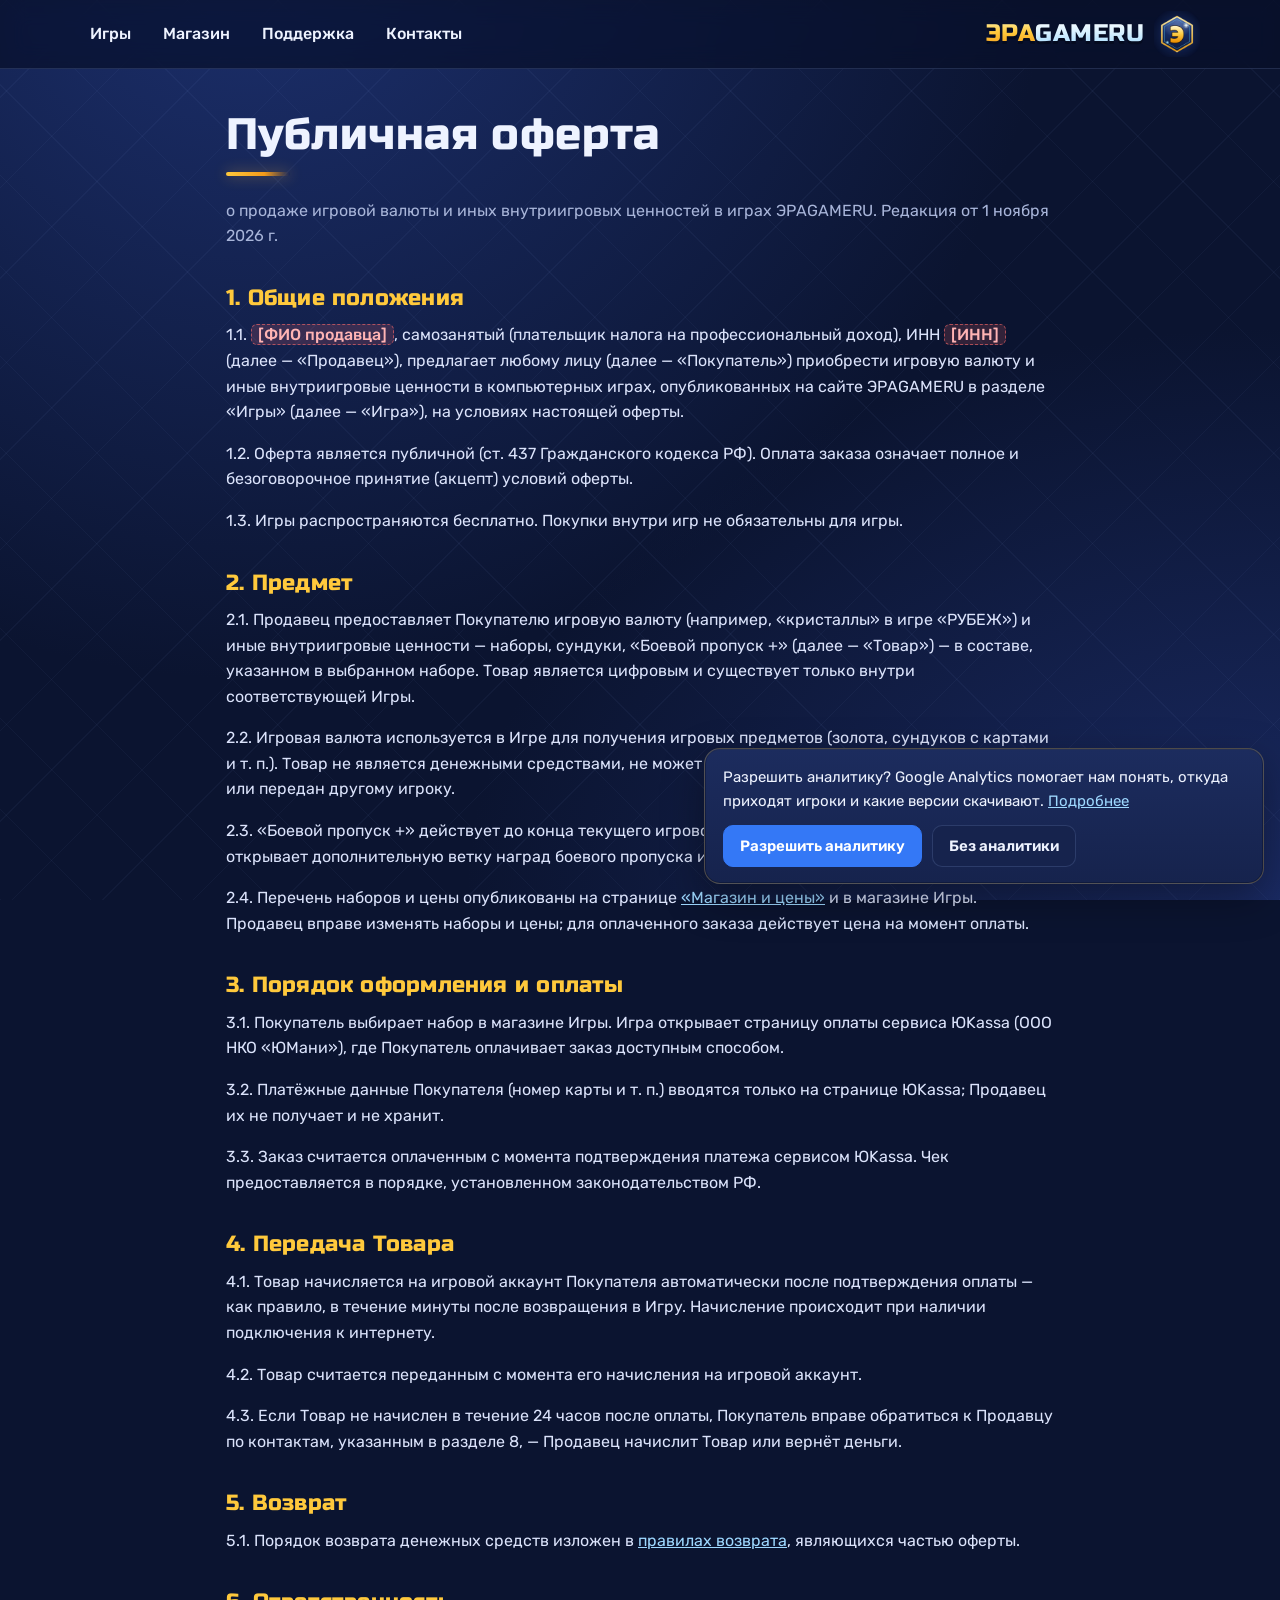
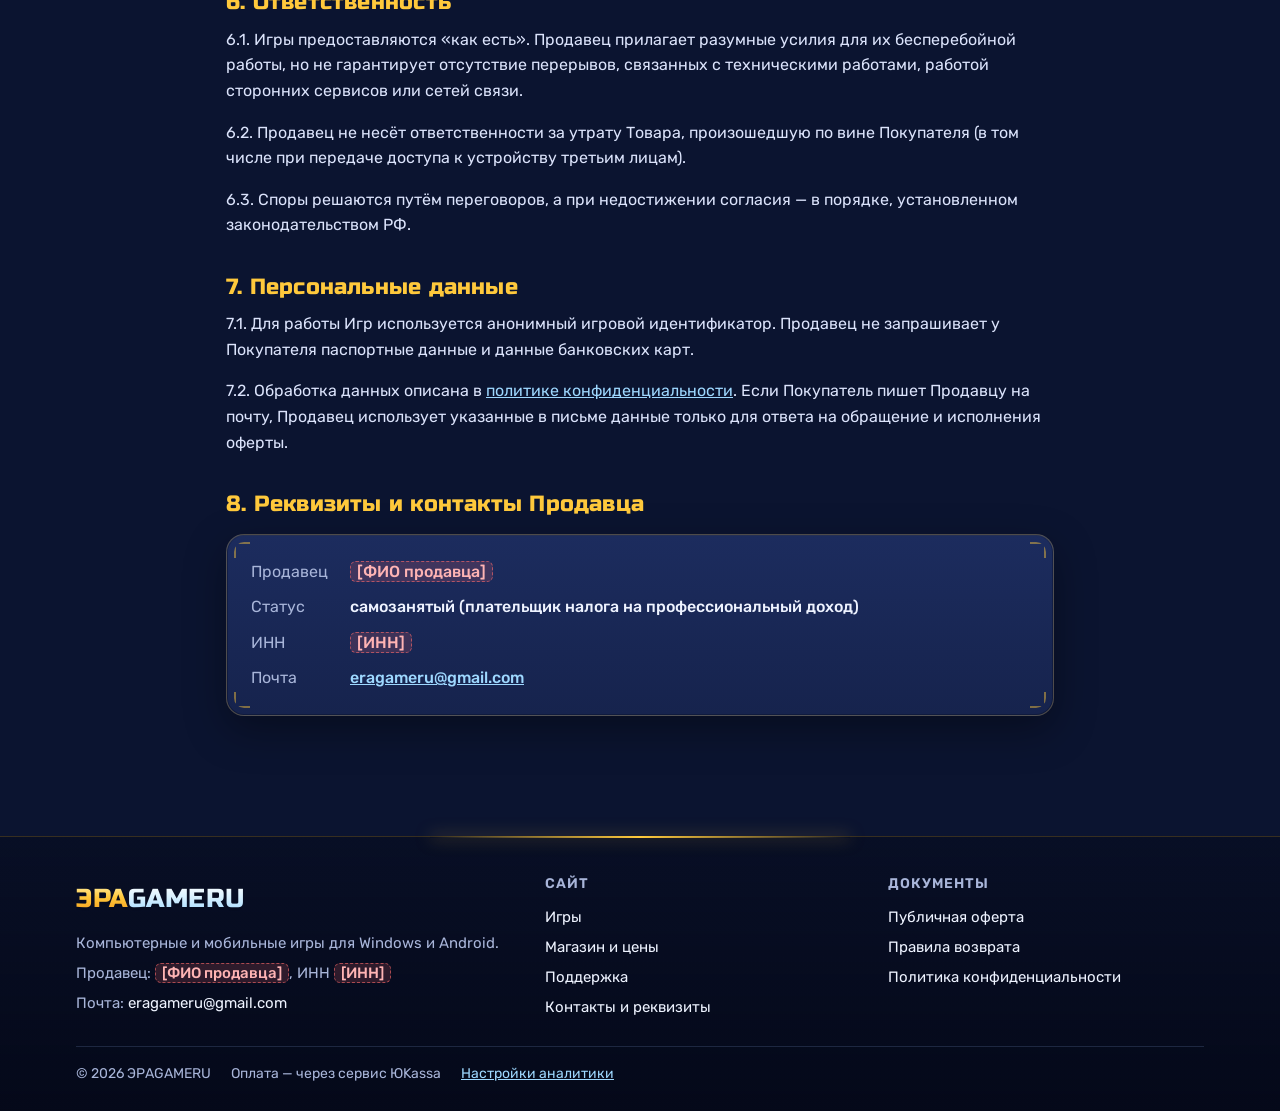
==== offer/index.html @ 1975facd "Сайт ЭРАGAMERU: главная, каталог игр, страница «Рубежа», магазин, поддержка, документы" ====
<!doctype html>
<html lang="ru">
<head>
  <meta charset="utf-8">
  <meta name="viewport" content="width=device-width, initial-scale=1">
  <title>Публичная оферта — ЭРАGAMERU</title>
  <link rel="icon" href="/img/mark.png">
  <link rel="preconnect" href="https://fonts.googleapis.com">
  <link rel="preconnect" href="https://fonts.gstatic.com" crossorigin>
  <link rel="stylesheet" href="https://fonts.googleapis.com/css2?family=Rubik:wght@400;500;600&family=Russo+One&display=swap">
  <link rel="stylesheet" href="/assets/site.css">
</head>
<body>
<main class="wrap doc">
  <h1>Публичная оферта</h1>
  <p class="date">о продаже игровой валюты и иных внутриигровых ценностей в играх <span data-company>ЭРАGAMERU</span>.
    Редакция от 1 ноября 2026 г.</p>

  <h2>1. Общие положения</h2>
  <p>1.1. <span data-seller="name"></span>, <span data-seller="status"></span>, ИНН <span data-seller="inn"></span><span data-seller-row="ogrnip">,
    ОГРНИП <span data-seller="ogrnip"></span></span> (далее — «Продавец»), предлагает любому лицу (далее — «Покупатель») приобрести
    игровую валюту и иные внутриигровые ценности в компьютерных играх, опубликованных на сайте <span data-company>ЭРАGAMERU</span>
    в разделе «Игры» (далее — «Игра»), на условиях настоящей оферты.</p>
  <p>1.2. Оферта является публичной (ст. 437 Гражданского кодекса РФ). Оплата заказа означает полное
    и безоговорочное принятие (акцепт) условий оферты.</p>
  <p>1.3. Игры распространяются бесплатно. Покупки внутри игр не обязательны для игры.</p>

  <h2>2. Предмет</h2>
  <p>2.1. Продавец предоставляет Покупателю игровую валюту (например, «кристаллы» в игре «РУБЕЖ») и иные внутриигровые ценности —
    наборы, сундуки, «Боевой пропуск +» (далее — «Товар») — в составе, указанном в выбранном наборе.
    Товар является цифровым и существует только внутри соответствующей Игры.</p>
  <p>2.2. Игровая валюта используется в Игре для получения игровых предметов (золота, сундуков с картами и т. п.).
    Товар не является денежными средствами, не может быть выведен из Игры, обменян на деньги или передан другому игроку.</p>
  <p>2.3. «Боевой пропуск +» действует до конца текущего игрового сезона (сезон — календарный месяц) и открывает
    дополнительную ветку наград боевого пропуска и дополнительные ежедневные задания.</p>
  <p>2.4. Перечень наборов и цены опубликованы на странице <a href="/shop/">«Магазин и цены»</a> и в магазине Игры.
    Продавец вправе изменять наборы и цены; для оплаченного заказа действует цена на момент оплаты.</p>

  <h2>3. Порядок оформления и оплаты</h2>
  <p>3.1. Покупатель выбирает набор в магазине Игры. Игра открывает страницу оплаты сервиса ЮKassa
    (ООО НКО «ЮМани»), где Покупатель оплачивает заказ доступным способом.</p>
  <p>3.2. Платёжные данные Покупателя (номер карты и т. п.) вводятся только на странице ЮKassa;
    Продавец их не получает и не хранит.</p>
  <p>3.3. Заказ считается оплаченным с момента подтверждения платежа сервисом ЮKassa.
    Чек предоставляется в порядке, установленном законодательством РФ.</p>

  <h2>4. Передача Товара</h2>
  <p>4.1. Товар начисляется на игровой аккаунт Покупателя автоматически после подтверждения оплаты —
    как правило, в течение минуты после возвращения в Игру. Начисление происходит при наличии подключения к интернету.</p>
  <p>4.2. Товар считается переданным с момента его начисления на игровой аккаунт.</p>
  <p>4.3. Если Товар не начислен в течение 24 часов после оплаты, Покупатель вправе обратиться к Продавцу по контактам,
    указанным в разделе 8, — Продавец начислит Товар или вернёт деньги.</p>

  <h2>5. Возврат</h2>
  <p>5.1. Порядок возврата денежных средств изложен в <a href="/refund/">правилах возврата</a>, являющихся частью оферты.</p>

  <h2>6. Ответственность</h2>
  <p>6.1. Игры предоставляются «как есть». Продавец прилагает разумные усилия для их бесперебойной работы, но не гарантирует
    отсутствие перерывов, связанных с техническими работами, работой сторонних сервисов или сетей связи.</p>
  <p>6.2. Продавец не несёт ответственности за утрату Товара, произошедшую по вине Покупателя
    (в том числе при передаче доступа к устройству третьим лицам).</p>
  <p>6.3. Споры решаются путём переговоров, а при недостижении согласия — в порядке, установленном законодательством РФ.</p>

  <h2>7. Персональные данные</h2>
  <p>7.1. Для работы Игр используется анонимный игровой идентификатор. Продавец не запрашивает у Покупателя
    паспортные данные и данные банковских карт.</p>
  <p>7.2. Обработка данных описана в <a href="/privacy/">политике конфиденциальности</a>. Если Покупатель пишет Продавцу на почту,
    Продавец использует указанные в письме данные только для ответа на обращение и исполнения оферты.</p>

  <h2>8. Реквизиты и контакты Продавца</h2>
  <div class="card">
    <dl class="req">
      <dt>Продавец</dt><dd><span data-seller="name"></span></dd>
      <dt>Статус</dt><dd><span data-seller="status"></span></dd>
      <dt>ИНН</dt><dd><span data-seller="inn"></span></dd>
      <dt data-seller-row="ogrnip">ОГРНИП</dt><dd data-seller-row="ogrnip"><span data-seller="ogrnip"></span></dd>
      <dt>Почта</dt><dd><a data-seller="email"></a></dd>
      <dt data-seller-row="phone">Телефон</dt><dd data-seller-row="phone"><span data-seller="phone"></span></dd>
    </dl>
  </div>
</main>
<script src="/data/seller.js"></script>
<script src="/data/games.js"></script>
<script src="/assets/site.js"></script>
<script src="/assets/analytics.js"></script>
</body>
</html>
---- assets/site.css ----
/* ЭРАGAMERU — общий стиль всех страниц сайта. Цвета — как у логотипа: тёмно-синий + золото + лёд. */
:root {
  --bg: #0b1430;
  --bg2: #101c40;
  --panel: #16234d;
  --panel2: #1c2c5e;
  --line: rgba(160, 190, 255, 0.16);
  --frame: rgba(255, 201, 60, 0.24);
  --frame-hover: rgba(255, 201, 60, 0.62);
  --text: #eef3ff;
  --muted: #a8b5d9;
  --gold: #ffc93c;
  --gold2: #f39a1a;
  --ice: #9ed8ff;
  --blue: #3478f6;
  --green: #4ade80;
  --red: #ff6b6b;
  --radius: 18px;
  --shadow: 0 14px 40px rgba(0, 0, 0, 0.35);
  --shadow-hover: 0 22px 54px rgba(0, 0, 0, 0.5), 0 0 34px rgba(255, 190, 60, 0.14);
  --ease: cubic-bezier(0.2, 0.75, 0.25, 1);
  --head: "Russo One", "Rubik", system-ui, sans-serif;
  --body: "Rubik", system-ui, -apple-system, "Segoe UI", sans-serif;
  interpolate-size: allow-keywords;
  color-scheme: dark;
}

* { box-sizing: border-box; }
html { scroll-behavior: smooth; -webkit-text-size-adjust: 100%; scrollbar-color: #33478a var(--bg); }
body {
  margin: 0;
  min-height: 100vh;
  display: flex;
  flex-direction: column;
  background-color: var(--bg);
  background-image:
    repeating-linear-gradient(45deg, rgba(150, 180, 255, 0.045) 0 1px, transparent 1px 64px),
    repeating-linear-gradient(-45deg, rgba(150, 180, 255, 0.045) 0 1px, transparent 1px 64px),
    radial-gradient(ellipse at 20% -10%, #1d3170 0%, transparent 55%),
    radial-gradient(ellipse at 100% 100%, #1a2a62 0%, transparent 45%);
  background-attachment: fixed;
  color: var(--text);
  font: 400 16px/1.6 var(--body);
}
::selection { background: rgba(255, 201, 60, 0.35); color: #fff; }
main { flex: 1; }
img { max-width: 100%; display: block; }
a { color: var(--ice); transition: color 0.2s; }
a:hover { color: #fff; }
h1, h2, h3 { font-family: var(--head); font-weight: 400; line-height: 1.2; margin: 0 0 0.5em; letter-spacing: 0.01em; }
h1 { font-size: clamp(30px, 5vw, 44px); }
h2 { font-size: clamp(24px, 3.4vw, 32px); }
h3 { font-size: 19px; }
p { margin: 0 0 1em; }
.wrap { width: 100%; max-width: 1160px; margin: 0 auto; padding: 0 16px; }
.muted { color: var(--muted); }
.center { text-align: center; }
.hidden { display: none !important; }
:focus-visible { outline: 3px solid var(--gold); outline-offset: 2px; border-radius: 6px; }
[id] { scroll-margin-top: 84px; }
.panel[id] { scroll-margin-top: 140px; }

/* заголовки разделов с золотой чертой */
.section-head h2, .panel > h2, .page-head h1, .doc > h1 { position: relative; padding-bottom: 14px; }
.section-head h2::after, .panel > h2::after, .page-head h1::after, .doc > h1::after {
  content: ""; position: absolute; left: 0; bottom: 0; width: 64px; height: 4px; border-radius: 4px;
  background: linear-gradient(90deg, var(--gold), var(--gold2) 60%, transparent);
  box-shadow: 0 0 14px rgba(255, 190, 60, 0.45);
}

/* ---------- переходы между страницами ---------- */
@view-transition { navigation: auto; }
header.top { view-transition-name: site-header; }
::view-transition-old(root) { animation: vtOut 0.22s ease-in both; }
::view-transition-new(root) { animation: vtIn 0.38s var(--ease) both; }
@keyframes vtOut { to { opacity: 0; transform: translateY(-6px); } }
@keyframes vtIn { from { opacity: 0; transform: translateY(12px); } }
/* в браузерах без переходов страница просто плавно появляется */
html.page-anim main { animation: vtIn 0.45s var(--ease) both; }
html.leaving main { opacity: 0; transform: translateY(-6px); transition: opacity 0.18s, transform 0.18s; }

/* плавное появление блоков при прокрутке */
html [data-reveal] { opacity: 0; transform: translateY(22px) scale(0.985); transition: opacity 0.7s var(--ease), transform 0.7s var(--ease); transition-delay: var(--d, 0s); }
html [data-reveal].in { opacity: 1; transform: none; }

/* ---------- рамка в стиле игры: тонкая золотая кайма + уголки ---------- */
.card, .game-card, .shot, .steps li, .faq details, .table-scroll, .analytics-consent {
  border: 1px solid var(--frame);
  box-shadow: var(--shadow), inset 0 1px 0 rgba(255, 255, 255, 0.07), inset 0 0 0 1px rgba(5, 10, 30, 0.35);
}
.card, .game-card, .shot { position: relative; }
.card::before, .game-card::before, .shot::before {
  content: ""; position: absolute; inset: 7px; z-index: 4; pointer-events: none; border-radius: 10px;
  --c: var(--gold);
  background:
    linear-gradient(var(--c), var(--c)) top left / 16px 2px no-repeat,
    linear-gradient(var(--c), var(--c)) top left / 2px 16px no-repeat,
    linear-gradient(var(--c), var(--c)) top right / 16px 2px no-repeat,
    linear-gradient(var(--c), var(--c)) top right / 2px 16px no-repeat,
    linear-gradient(var(--c), var(--c)) bottom left / 16px 2px no-repeat,
    linear-gradient(var(--c), var(--c)) bottom left / 2px 16px no-repeat,
    linear-gradient(var(--c), var(--c)) bottom right / 16px 2px no-repeat,
    linear-gradient(var(--c), var(--c)) bottom right / 2px 16px no-repeat;
  opacity: 0.45; transition: opacity 0.35s, inset 0.35s var(--ease);
}
.card:hover::before, .game-card:hover::before, .shot:hover::before { opacity: 1; inset: 5px; }

/* ---------- шапка ---------- */
.top {
  position: sticky; top: 0; z-index: 50;
  background: rgba(9, 16, 40, 0.72);
  backdrop-filter: blur(12px) saturate(1.3);
  -webkit-backdrop-filter: blur(12px) saturate(1.3);
  border-bottom: 1px solid var(--line);
  transition: background 0.3s, box-shadow 0.3s, border-color 0.3s;
}
.top.scrolled { background: rgba(7, 13, 34, 0.94); box-shadow: 0 10px 30px rgba(0, 0, 0, 0.4); border-bottom-color: rgba(255, 201, 60, 0.2); }
.top-in { display: flex; align-items: center; gap: 12px; min-height: 68px; }
.nav { display: flex; gap: 4px; flex-wrap: wrap; }
.nav a {
  position: relative; color: var(--text); text-decoration: none; font-weight: 500;
  padding: 8px 14px; border-radius: 10px; transition: background 0.2s, color 0.2s;
}
.nav a::after {
  content: ""; position: absolute; left: 14px; right: 14px; bottom: 3px; height: 2px; border-radius: 2px;
  background: var(--gold); transform: scaleX(0); transition: transform 0.3s var(--ease);
}
.nav a:hover { background: rgba(255, 255, 255, 0.06); }
.nav a:hover::after, .nav a.on::after { transform: scaleX(1); }
.nav a.on { color: var(--gold); }
.burger {
  display: none; width: 44px; height: 44px; border-radius: 12px;
  border: 1px solid var(--frame); background: var(--panel); color: var(--text);
  font-size: 22px; cursor: pointer; transition: background 0.2s, transform 0.2s;
}
.burger:active { transform: scale(0.94); }
.brand {
  margin-left: auto; display: flex; align-items: center; gap: 10px;
  text-decoration: none; padding: 6px 4px 6px 12px; border-radius: 12px;
}
.brand img { width: 46px; height: 46px; transition: transform 0.5s var(--ease), filter 0.3s; }
.brand .wm { font-size: 24px; transition: filter 0.3s; }
.brand:hover img { transform: rotate(-8deg) scale(1.08); filter: drop-shadow(0 0 12px rgba(255, 190, 60, 0.6)); }
.brand:hover .wm { filter: drop-shadow(0 3px 0 #050b1f) drop-shadow(0 0 14px rgba(255, 190, 60, 0.35)); }

/* надпись ЭРАGAMERU в стиле логотипа, с пробегающим бликом */
.wm { font-family: var(--head); white-space: nowrap; letter-spacing: 0.02em; filter: drop-shadow(0 3px 0 #050b1f); }
.wm .a, .wm .b { -webkit-background-clip: text; background-clip: text; color: transparent; background-size: 250% 100%, 100% 100%; background-repeat: no-repeat; }
.wm .a { background-image: linear-gradient(110deg, transparent 42%, rgba(255, 255, 255, 0.85) 50%, transparent 58%), linear-gradient(#fff2b0, var(--gold) 45%, var(--gold2)); }
.wm .b { background-image: linear-gradient(110deg, transparent 42%, rgba(255, 255, 255, 0.9) 50%, transparent 58%), linear-gradient(#ffffff, #d9f1ff 45%, var(--ice)); }
.hero .wm .a, .hero .wm .b, .brand:hover .wm .a, .brand:hover .wm .b { animation: shine 5s ease-in-out infinite; }
.hero .wm .b { animation-delay: 0.25s; }
.brand:hover .wm .a, .brand:hover .wm .b { animation-duration: 1.4s; animation-iteration-count: 1; }
@keyframes shine { 0%, 55% { background-position: 130% 0, 0 0; } 85%, 100% { background-position: -30% 0, 0 0; } }

@media (max-width: 760px) {
  .burger { display: block; }
  .nav {
    position: absolute; left: 0; right: 0; top: 100%;
    flex-direction: column; padding: 8px 16px 16px; gap: 2px;
    background: rgba(7, 13, 34, 0.98); border-bottom: 1px solid rgba(255, 201, 60, 0.2);
    box-shadow: 0 20px 40px rgba(0, 0, 0, 0.5);
    visibility: hidden; opacity: 0; transform: translateY(-10px);
    transition: opacity 0.25s, transform 0.3s var(--ease), visibility 0s 0.3s;
  }
  .nav.open { visibility: visible; opacity: 1; transform: none; transition: opacity 0.25s, transform 0.3s var(--ease); }
  .nav a { padding: 12px 14px; }
  .nav a::after { left: 14px; right: auto; width: 26px; }
  .brand .wm { font-size: 20px; }
  .brand img { width: 40px; height: 40px; }
}

/* ---------- кнопки ---------- */
.btn {
  position: relative; overflow: hidden; isolation: isolate;
  display: inline-flex; align-items: center; justify-content: center; gap: 8px;
  min-height: 48px; padding: 12px 22px; border-radius: 12px; border: 0;
  font: 600 16px/1.2 var(--body); text-decoration: none; cursor: pointer;
  background: linear-gradient(#ffd75e, var(--gold) 50%, var(--gold2));
  color: #2a1700; box-shadow: 0 4px 0 #a85d00, 0 10px 24px rgba(0, 0, 0, 0.3), inset 0 1px 0 rgba(255, 255, 255, 0.55);
  transition: transform 0.18s var(--ease), box-shadow 0.18s, filter 0.2s;
}
.btn::after {
  content: ""; position: absolute; inset: 0; z-index: -1;
  background: linear-gradient(110deg, transparent 30%, rgba(255, 255, 255, 0.55) 50%, transparent 70%);
  transform: translateX(-120%); transition: transform 0.7s var(--ease);
}
.btn:hover::after { transform: translateX(120%); }
.btn:hover { color: #2a1700; transform: translateY(-2px); box-shadow: 0 6px 0 #a85d00, 0 16px 30px rgba(0, 0, 0, 0.38), 0 0 24px rgba(255, 190, 60, 0.35), inset 0 1px 0 rgba(255, 255, 255, 0.55); }
.btn:active { transform: translateY(2px); box-shadow: 0 2px 0 #a85d00, inset 0 1px 0 rgba(255, 255, 255, 0.55); transition-duration: 0.06s; }
.btn.blue { background: linear-gradient(#6aaaff, var(--blue)); color: #fff; box-shadow: 0 4px 0 #1b4fb0, 0 10px 24px rgba(0, 0, 0, 0.3), inset 0 1px 0 rgba(255, 255, 255, 0.4); }
.btn.blue:hover { color: #fff; box-shadow: 0 6px 0 #1b4fb0, 0 16px 30px rgba(0, 0, 0, 0.38), 0 0 24px rgba(80, 150, 255, 0.4), inset 0 1px 0 rgba(255, 255, 255, 0.4); }
.btn.blue:active { box-shadow: 0 2px 0 #1b4fb0; }
.btn.ghost { background: rgba(22, 35, 77, 0.55); color: var(--text); border: 1px solid var(--frame); box-shadow: none; }
.btn.ghost::after { background: linear-gradient(110deg, transparent 30%, rgba(255, 220, 120, 0.18) 50%, transparent 70%); }
.btn.ghost:hover { background: rgba(28, 44, 94, 0.9); color: #fff; border-color: var(--frame-hover); box-shadow: 0 0 20px rgba(255, 190, 60, 0.15); }
.btn.ghost:active { box-shadow: none; }
.btn.small { min-height: 40px; padding: 8px 16px; font-size: 15px; }
.text-button { background: none; border: 0; padding: 0; color: var(--ice); font: inherit; cursor: pointer; text-decoration: underline; }

/* ---------- карточки и секции ---------- */
.section { padding: 56px 0; }
.section-head { display: flex; align-items: end; justify-content: space-between; gap: 16px; flex-wrap: wrap; margin-bottom: 24px; }
.section-head h2 { margin: 0; }
.card {
  background: linear-gradient(180deg, var(--panel2), var(--panel));
  border-radius: var(--radius); padding: 24px;
  transition: transform 0.35s var(--ease), border-color 0.35s, box-shadow 0.35s;
}
a.card:hover, .feature:hover { transform: translateY(-4px); border-color: var(--frame-hover); box-shadow: var(--shadow-hover), inset 0 1px 0 rgba(255, 255, 255, 0.07); }
.grid { display: grid; gap: 18px; grid-template-columns: repeat(auto-fill, minmax(260px, 1fr)); }
.badge {
  display: inline-block; padding: 3px 10px; border-radius: 999px; font-size: 13px; font-weight: 600;
  background: rgba(158, 216, 255, 0.12); color: var(--ice); border: 1px solid rgba(158, 216, 255, 0.25);
}
.badge.gold { background: rgba(255, 201, 60, 0.14); color: var(--gold); border-color: rgba(255, 201, 60, 0.35); }
.badge.green { background: rgba(74, 222, 128, 0.12); color: var(--green); border-color: rgba(74, 222, 128, 0.3); }
.badges { display: flex; gap: 6px; flex-wrap: wrap; }

/* ---------- главный экран ---------- */
.hero {
  position: relative; overflow: hidden; text-align: center;
  padding: clamp(56px, 10vw, 110px) 0 clamp(48px, 8vw, 90px);
  border-bottom: 1px solid rgba(255, 201, 60, 0.18);
  background: radial-gradient(circle at 50% 40%, rgba(70, 120, 255, 0.35), transparent 60%);
}
.hero::before, .hero::after {
  content: ""; position: absolute; inset: 0; pointer-events: none;
  background:
    radial-gradient(1.5px 1.5px at 12% 22%, #fff 50%, transparent 51%),
    radial-gradient(1.5px 1.5px at 78% 14%, #fff 50%, transparent 51%),
    radial-gradient(2px 2px at 88% 62%, #cfe8ff 50%, transparent 51%),
    radial-gradient(1.5px 1.5px at 30% 78%, #fff 50%, transparent 51%),
    radial-gradient(2px 2px at 62% 84%, #cfe8ff 50%, transparent 51%),
    radial-gradient(1.5px 1.5px at 6% 58%, #fff 50%, transparent 51%),
    radial-gradient(1.5px 1.5px at 46% 10%, #fff 50%, transparent 51%);
  animation: twinkle 4s ease-in-out infinite;
}
.hero::after {
  background:
    radial-gradient(1.5px 1.5px at 22% 40%, #fff 50%, transparent 51%),
    radial-gradient(2px 2px at 70% 30%, #ffe9a8 50%, transparent 51%),
    radial-gradient(1.5px 1.5px at 92% 36%, #fff 50%, transparent 51%),
    radial-gradient(1.5px 1.5px at 40% 92%, #fff 50%, transparent 51%),
    radial-gradient(2px 2px at 16% 88%, #cfe8ff 50%, transparent 51%),
    radial-gradient(1.5px 1.5px at 56% 26%, #fff 50%, transparent 51%);
  animation-delay: -2s;
}
@keyframes twinkle { 50% { opacity: 0.25; } }
.hero .wrap { position: relative; z-index: 1; }
.hero .glow { position: absolute; left: 50%; top: 46%; width: min(720px, 90vw); height: 260px; transform: translate(-50%, -50%); background: radial-gradient(ellipse, rgba(255, 190, 60, 0.18), transparent 70%); filter: blur(10px); pointer-events: none; }
.hero .mark { width: clamp(96px, 16vw, 150px); margin: 0 auto 18px; filter: drop-shadow(0 10px 30px rgba(255, 190, 60, 0.35)); animation: float 6s ease-in-out infinite; }
.hero .wm { display: block; font-size: clamp(42px, 10vw, 104px); line-height: 1.05; filter: drop-shadow(0 5px 0 #050b1f) drop-shadow(0 18px 40px rgba(0, 0, 0, 0.5)); }
.hero .slogan { font-size: clamp(17px, 2.4vw, 21px); color: var(--muted); max-width: 640px; margin: 18px auto 28px; }
.hero .buttons { display: flex; gap: 14px; justify-content: center; flex-wrap: wrap; }
.hero .stats { display: flex; gap: 10px 14px; justify-content: center; flex-wrap: wrap; margin-top: 32px; color: var(--muted); font-size: 15px; }
.hero .stats span { padding: 8px 16px; border-radius: 999px; background: rgba(16, 28, 64, 0.65); border: 1px solid var(--frame); backdrop-filter: blur(4px); }
.hero .stats b { color: var(--text); font-family: var(--head); font-weight: 400; font-size: 18px; margin-right: 6px; }
.hero-in > * { animation: heroIn 0.9s var(--ease) both; }
.hero-in > :nth-child(2) { animation-delay: 0.08s; }
.hero-in > :nth-child(3) { animation-delay: 0.16s; }
.hero-in > :nth-child(4) { animation-delay: 0.24s; }
.hero-in > :nth-child(5) { animation-delay: 0.32s; }
.hero-in > .mark { animation: heroIn 0.9s var(--ease) both, float 6s ease-in-out 0.9s infinite; }
@keyframes heroIn { from { opacity: 0; transform: translateY(24px) scale(0.97); } }
@keyframes float { 50% { transform: translateY(-8px); } }

/* ---------- каталог игр ---------- */
.filters { display: flex; gap: 10px; flex-wrap: wrap; align-items: center; margin-bottom: 18px; }
.search {
  flex: 1 1 240px; min-height: 48px; padding: 10px 16px 10px 44px; border-radius: 14px;
  border: 1px solid var(--frame); background: var(--panel) no-repeat 15px 50% / 18px
    url("data:image/svg+xml,%3Csvg xmlns='http://www.w3.org/2000/svg' viewBox='0 0 24 24' fill='none' stroke='%23a8b5d9' stroke-width='2.4' stroke-linecap='round'%3E%3Ccircle cx='11' cy='11' r='7'/%3E%3Cpath d='m20 20-3.5-3.5'/%3E%3C/svg%3E");
  color: var(--text); font: inherit; box-shadow: inset 0 2px 8px rgba(0, 0, 0, 0.25);
  transition: border-color 0.25s, box-shadow 0.25s;
}
.search:focus { outline: none; border-color: var(--frame-hover); box-shadow: inset 0 2px 8px rgba(0, 0, 0, 0.25), 0 0 0 4px rgba(255, 201, 60, 0.12); }
.search::placeholder { color: var(--muted); }
.chips { display: flex; gap: 8px; flex-wrap: wrap; align-items: center; margin-right: 18px; }
.chips .lbl { color: var(--muted); font-size: 14px; margin-right: 2px; }
.chip {
  min-height: 40px; padding: 8px 16px; border-radius: 999px; border: 1px solid var(--line);
  background: var(--panel); color: var(--text); font: 500 15px var(--body); cursor: pointer;
  transition: background 0.25s, border-color 0.25s, color 0.25s, transform 0.2s var(--ease);
}
.chip:hover { border-color: var(--frame-hover); transform: translateY(-1px); }
.chip:active { transform: scale(0.96); }
.chip.on { background: linear-gradient(rgba(255, 215, 94, 0.22), rgba(243, 154, 26, 0.16)); border-color: rgba(255, 201, 60, 0.6); color: var(--gold); box-shadow: 0 0 16px rgba(255, 190, 60, 0.15); }
.found { color: var(--muted); font-size: 14px; margin-bottom: 14px; }
.games { display: grid; gap: 24px; grid-template-columns: repeat(auto-fill, minmax(300px, 1fr)); }
.game-card {
  display: flex; flex-direction: column; text-decoration: none; color: var(--text);
  background: linear-gradient(180deg, var(--panel2), var(--panel));
  border-radius: var(--radius); overflow: hidden;
  transition: transform 0.45s var(--ease), border-color 0.35s, box-shadow 0.45s var(--ease);
}
.game-card:hover { color: var(--text); transform: translateY(-6px); border-color: var(--frame-hover); box-shadow: var(--shadow-hover), inset 0 1px 0 rgba(255, 255, 255, 0.07); }
/* обложка: плавное приближение, мягкий переход в карточку и пробегающий блик */
.game-card .cover { position: relative; z-index: 0; aspect-ratio: 16 / 9; overflow: hidden; background: #0a1230; }
.game-card .cover img { width: 100%; height: 100%; object-fit: cover; transform: scale(1.01); transition: transform 1.4s var(--ease), filter 0.6s; filter: saturate(1.02); }
.game-card:hover .cover img { transform: scale(1.07); filter: saturate(1.18) brightness(1.06); }
.game-card .cover::after {
  content: ""; position: absolute; inset: 0;
  background: linear-gradient(180deg, rgba(11, 20, 48, 0.25) 0%, transparent 30%, transparent 58%, rgba(28, 44, 94, 0.85) 92%, var(--panel2) 100%);
}
.game-card .cover::before {
  content: ""; position: absolute; inset: 0; z-index: 1;
  background: linear-gradient(110deg, transparent 35%, rgba(255, 255, 255, 0.22) 50%, transparent 65%);
  transform: translateX(-120%);
}
.game-card:hover .cover::before { transform: translateX(120%); transition: transform 1s var(--ease); }
.game-card .status { position: absolute; top: 14px; left: 14px; z-index: 3; background: rgba(9, 16, 40, 0.75); backdrop-filter: blur(6px); }
.game-card .body { position: relative; z-index: 2; padding: 0 20px 20px; display: flex; flex-direction: column; gap: 12px; flex: 1; }
.game-card .title { display: flex; align-items: flex-end; gap: 14px; margin-top: -34px; }
/* значок игры — поверх обложки, в золотой рамке */
.game-card .title img {
  flex: none; width: 72px; height: 72px; border-radius: 18px; position: relative; z-index: 3;
  border: 3px solid var(--gold); background: var(--panel2);
  box-shadow: 0 0 0 3px rgba(9, 16, 40, 0.9), 0 10px 24px rgba(0, 0, 0, 0.6), 0 0 18px rgba(255, 190, 60, 0.25);
  transition: transform 0.5s var(--ease), box-shadow 0.4s;
}
.game-card:hover .title img { transform: translateY(-4px) rotate(-4deg) scale(1.06); box-shadow: 0 0 0 3px rgba(9, 16, 40, 0.9), 0 16px 30px rgba(0, 0, 0, 0.6), 0 0 28px rgba(255, 190, 60, 0.5); }
.game-card h3 { margin: 0 0 4px; font-size: 24px; text-shadow: 0 3px 0 rgba(5, 11, 31, 0.8); }
.game-card p { margin: 0; color: var(--muted); font-size: 15px; flex: 1; }
.game-card .more { color: var(--gold); font-weight: 600; display: inline-flex; gap: 6px; align-items: center; }
.game-card .more i { font-style: normal; transition: transform 0.35s var(--ease); }
.game-card:hover .more i { transform: translateX(6px); }
.empty { text-align: center; padding: 40px 16px; color: var(--muted); }

/* ---------- страница игры ---------- */
.game-hero { position: relative; overflow: hidden; border-bottom: 1px solid rgba(255, 201, 60, 0.18); }
.game-hero .bg { position: absolute; inset: -20px; background-size: cover; background-position: center; filter: blur(4px) brightness(0.45) saturate(1.1); transform: scale(1.04); animation: heroBg 22s ease-in-out infinite alternate; }
.game-hero .bg::after { content: ""; position: absolute; inset: 0; background: linear-gradient(180deg, rgba(11, 20, 48, 0.25), rgba(11, 20, 48, 0.55) 60%, var(--bg) 100%), radial-gradient(ellipse at 20% 40%, transparent, rgba(11, 20, 48, 0.5)); }
@keyframes heroBg { to { transform: scale(1.12) translate(-1.5%, -1%); } }
.game-hero .wrap { position: relative; padding-top: 44px; padding-bottom: 40px; }
.game-hero .wrap > * { animation: heroIn 0.8s var(--ease) both; }
.game-hero .wrap > :nth-child(2) { animation-delay: 0.08s; }
.game-hero .wrap > :nth-child(3) { animation-delay: 0.16s; }
.game-hero .wrap > :nth-child(4) { animation-delay: 0.24s; }
.crumbs { font-size: 14px; color: var(--muted); margin-bottom: 18px; }
.crumbs a { color: var(--muted); text-decoration: none; }
.crumbs a:hover { color: var(--gold); }
.game-head { display: flex; gap: 22px; align-items: center; flex-wrap: wrap; }
.game-head .icon {
  width: 116px; height: 116px; border-radius: 28px; border: 3px solid var(--gold);
  box-shadow: 0 0 0 4px rgba(9, 16, 40, 0.85), 0 14px 36px rgba(0, 0, 0, 0.6), 0 0 34px rgba(255, 190, 60, 0.3);
}
.game-head h1 {
  margin: 0 0 10px; font-size: clamp(36px, 6vw, 60px);
  background: linear-gradient(#fff2b0, var(--gold) 45%, var(--gold2)); -webkit-background-clip: text; background-clip: text; color: transparent;
  filter: drop-shadow(0 4px 0 #2a1500) drop-shadow(0 10px 24px rgba(0, 0, 0, 0.5));
}
.game-hero .lead { font-size: 18px; color: #dfe7ff; max-width: 720px; margin: 20px 0 0; }
.dl-row { display: flex; gap: 14px; flex-wrap: wrap; margin-top: 26px; }
.dl { display: flex; flex-direction: column; gap: 6px; }
.dl-count { font-size: 13px; color: var(--muted); margin: 0; }
@media (max-width: 520px) { .game-head { gap: 16px; } .game-head .icon { width: 84px; height: 84px; border-radius: 22px; } .game-hero .lead { font-size: 16px; } }

/* панели-вкладки со скользящей золотой подложкой */
.tabs {
  position: sticky; top: 68px; z-index: 40; background: rgba(9, 16, 40, 0.9);
  backdrop-filter: blur(10px); -webkit-backdrop-filter: blur(10px);
  border-bottom: 1px solid var(--line); box-shadow: 0 10px 24px rgba(0, 0, 0, 0.25);
}
.tabs .wrap { position: relative; display: flex; gap: 6px; overflow-x: auto; scrollbar-width: none; padding-top: 10px; padding-bottom: 10px; }
.tabs .wrap::-webkit-scrollbar { display: none; }
.tab-ind {
  position: absolute; top: 10px; height: 44px; left: 0; width: 0; border-radius: 12px; pointer-events: none;
  background: linear-gradient(#ffd75e, var(--gold) 50%, var(--gold2));
  box-shadow: 0 3px 0 #a85d00, 0 8px 20px rgba(255, 170, 40, 0.3), inset 0 1px 0 rgba(255, 255, 255, 0.55);
  transition: left 0.45s var(--ease), width 0.45s var(--ease);
}
.tab {
  position: relative; z-index: 1; flex: none; min-height: 44px; padding: 10px 18px; border-radius: 12px; border: 0;
  background: transparent; color: var(--muted); font: 600 15px var(--body); cursor: pointer; white-space: nowrap;
  transition: color 0.3s, background 0.2s;
}
.tab:hover { color: var(--text); background: rgba(255, 255, 255, 0.05); }
.tab[aria-selected="true"] { color: #2a1700; background: transparent; }
.no-ind .tab[aria-selected="true"] { background: linear-gradient(#ffd75e, var(--gold2)); }
.panel { padding: 40px 0 56px; }
.panel.show { animation: panelIn 0.5s var(--ease) both; }
.panel[hidden] { display: none; }
@keyframes panelIn { from { opacity: 0; transform: translateY(16px); filter: blur(3px); } }

.features { display: grid; gap: 16px; grid-template-columns: repeat(auto-fill, minmax(250px, 1fr)); }
.feature .ico {
  width: 56px; height: 56px; display: grid; place-items: center; font-size: 28px; line-height: 1; margin-bottom: 14px;
  border-radius: 16px; background: radial-gradient(circle at 35% 30%, #2b438c, #142252);
  border: 1px solid rgba(255, 201, 60, 0.45); box-shadow: 0 6px 16px rgba(0, 0, 0, 0.35), inset 0 1px 0 rgba(255, 255, 255, 0.12);
  transition: transform 0.5s var(--ease);
}
.feature:hover .ico { transform: rotate(-6deg) scale(1.08); }
.feature h3 { margin-bottom: 6px; }
.feature p { margin: 0; color: var(--muted); font-size: 15px; }

.shots { display: grid; gap: 18px; grid-template-columns: repeat(auto-fill, minmax(320px, 1fr)); }
.shot { margin: 0; border-radius: var(--radius); overflow: hidden; background: var(--panel); transition: transform 0.45s var(--ease), border-color 0.35s, box-shadow 0.45s; }
.shot:hover { transform: translateY(-4px); border-color: var(--frame-hover); box-shadow: var(--shadow-hover); }
.shot button { all: unset; display: block; cursor: zoom-in; width: 100%; position: relative; overflow: hidden; }
.shot button:focus-visible { outline: 3px solid var(--gold); outline-offset: -3px; }
.shot img { width: 100%; aspect-ratio: 16 / 7.8; object-fit: cover; transition: transform 1.2s var(--ease), filter 0.5s; }
.shot:hover img { transform: scale(1.05); filter: brightness(1.08) saturate(1.12); }
.shot button::after {
  content: "⤢"; position: absolute; right: 14px; bottom: 14px; width: 40px; height: 40px; display: grid; place-items: center;
  border-radius: 12px; background: rgba(9, 16, 40, 0.75); border: 1px solid var(--frame); color: var(--gold); font-size: 20px;
  opacity: 0; transform: translateY(8px); transition: opacity 0.3s, transform 0.35s var(--ease);
}
.shot:hover button::after { opacity: 1; transform: none; }
.shot figcaption { padding: 12px 16px 14px; font-size: 14px; color: var(--muted); border-top: 1px solid var(--line); }

.lightbox {
  position: fixed; inset: 0; z-index: 100; display: flex; align-items: center; justify-content: center;
  background: rgba(3, 7, 20, 0.9); backdrop-filter: blur(6px); padding: 16px;
  opacity: 0; transition: opacity 0.3s;
}
.lightbox.open { opacity: 1; }
.lightbox[hidden] { display: none; }
.lightbox figure { margin: 0; max-width: 1400px; width: 100%; text-align: center; transform: scale(0.94); transition: transform 0.4s var(--ease); }
.lightbox.open figure { transform: none; }
.lightbox img { max-height: 80vh; width: auto; margin: 0 auto; border-radius: 14px; border: 1px solid var(--frame-hover); box-shadow: 0 30px 80px rgba(0, 0, 0, 0.7), 0 0 40px rgba(255, 190, 60, 0.12); transition: opacity 0.25s; }
.lightbox img.swap { opacity: 0; }
.lightbox figcaption { margin-top: 14px; color: var(--muted); }
.lb-btn {
  position: absolute; width: 52px; height: 52px; border-radius: 50%; border: 1px solid var(--frame);
  background: rgba(22, 35, 77, 0.9); color: #fff; font-size: 26px; cursor: pointer;
  transition: background 0.2s, border-color 0.2s, transform 0.25s var(--ease);
}
.lb-btn:hover { background: var(--panel2); border-color: var(--frame-hover); }
.lb-close { top: 16px; right: 16px; }
.lb-close:hover { transform: rotate(90deg); }
.lb-prev { left: 16px; top: 50%; transform: translateY(-50%); }
.lb-next { right: 16px; top: 50%; transform: translateY(-50%); }
.lb-prev:hover { transform: translateY(-50%) translateX(-3px); }
.lb-next:hover { transform: translateY(-50%) translateX(3px); }

.news { display: grid; gap: 16px; }
.news .card { padding-left: 30px; }
.news .card::after { content: ""; position: absolute; left: 0; top: 18px; bottom: 18px; width: 4px; border-radius: 0 4px 4px 0; background: linear-gradient(var(--gold), var(--gold2)); }
.news h3 { display: flex; gap: 10px; align-items: center; flex-wrap: wrap; }
.news ul { margin: 0; padding-left: 20px; color: #dbe3fb; }
.news li { margin-bottom: 4px; }
.news li::marker { color: var(--gold); }

/* ---------- цены ---------- */
.table-scroll { overflow-x: auto; border-radius: var(--radius); background: var(--panel); }
table.prices { width: 100%; border-collapse: collapse; min-width: 480px; }
.prices th, .prices td { text-align: left; padding: 15px 20px; border-bottom: 1px solid var(--line); vertical-align: top; }
.prices th { font-size: 13px; text-transform: uppercase; letter-spacing: 0.06em; color: var(--muted); background: linear-gradient(180deg, var(--panel2), #182856); border-bottom-color: rgba(255, 201, 60, 0.25); }
.prices tbody tr { transition: background 0.25s; }
.prices tbody tr:hover { background: rgba(255, 201, 60, 0.06); }
.prices tr:last-child td { border-bottom: 0; }
.prices td.price { font-family: var(--head); color: var(--gold); font-size: 19px; white-space: nowrap; text-align: right; text-shadow: 0 0 14px rgba(255, 190, 60, 0.3); }
.prices th:last-child { text-align: right; }
.prices td:first-child { white-space: nowrap; }
.steps { counter-reset: s; list-style: none; padding: 0; margin: 0; display: grid; gap: 14px; grid-template-columns: repeat(auto-fit, minmax(230px, 1fr)); }
.steps li { counter-increment: s; position: relative; padding: 18px 18px 18px 66px; background: linear-gradient(180deg, var(--panel2), var(--panel)); border-radius: 16px; }
.steps li::before {
  content: counter(s); position: absolute; left: 16px; top: 16px; width: 36px; height: 36px; border-radius: 50%;
  display: grid; place-items: center; font-family: var(--head); color: #2a1700;
  background: linear-gradient(#ffd75e, var(--gold2)); box-shadow: 0 3px 0 #a85d00, 0 0 14px rgba(255, 190, 60, 0.3);
}
.shop-game { margin-bottom: 44px; }
.shop-game-head { display: flex; align-items: center; gap: 14px; margin-bottom: 16px; flex-wrap: wrap; }
.shop-game-head img { width: 58px; height: 58px; border-radius: 14px; border: 2px solid var(--gold); box-shadow: 0 0 0 3px rgba(9, 16, 40, 0.85), 0 8px 18px rgba(0, 0, 0, 0.5); }
.shop-game-head h2 { margin: 0; }
.shop-game-head a.btn { margin-left: auto; }

/* ---------- документы (оферта, возврат, политика) ---------- */
.doc { max-width: 860px; padding-top: 40px; padding-bottom: 64px; }
.doc h2 { font-size: 22px; margin-top: 36px; color: var(--gold); }
.doc p, .doc li { color: #dbe3fb; }
.doc li::marker { color: var(--gold); }
.doc .date { color: var(--muted); }
.doc .card { margin: 16px 0; }
.page-head { padding: 44px 0 8px; }
.page-head p { color: var(--muted); max-width: 720px; font-size: 18px; }

dl.req { display: grid; grid-template-columns: max-content 1fr; gap: 10px 22px; margin: 0; }
dl.req dt { color: var(--muted); }
dl.req dd { margin: 0; font-weight: 500; overflow-wrap: anywhere; }
@media (max-width: 520px) { dl.req { grid-template-columns: 1fr; gap: 2px; } dl.req dd { margin-bottom: 10px; } }
.fill { background: rgba(255, 107, 107, 0.16); color: #ffb4b4; border: 1px dashed rgba(255, 107, 107, 0.6); border-radius: 6px; padding: 0 6px; font-weight: 500; }

/* ---------- вопросы и ответы (плавно раскрываются) ---------- */
.faq { display: grid; gap: 12px; }
.faq details { background: linear-gradient(180deg, var(--panel2), var(--panel)); border-radius: 16px; overflow: hidden; transition: border-color 0.3s, box-shadow 0.3s; }
.faq details:hover, .faq details[open] { border-color: var(--frame-hover); }
.faq details[open] { box-shadow: var(--shadow-hover), inset 0 1px 0 rgba(255, 255, 255, 0.07); }
.faq details::details-content { height: 0; overflow: clip; transition: height 0.4s var(--ease), content-visibility 0.4s allow-discrete; }
.faq details[open]::details-content { height: auto; }
.faq summary {
  list-style: none; cursor: pointer; padding: 17px 60px 17px 20px; position: relative; font-weight: 600; font-size: 17px;
  transition: color 0.25s;
}
.faq summary::-webkit-details-marker { display: none; }
.faq summary::after {
  content: "+"; position: absolute; right: 16px; top: 50%; width: 32px; height: 32px; margin-top: -16px;
  display: grid; place-items: center; border-radius: 50%; border: 1px solid var(--frame);
  font: 400 22px/1 var(--head); color: var(--gold); transition: transform 0.4s var(--ease), background 0.3s;
}
.faq details[open] summary::after { transform: rotate(135deg); background: rgba(255, 201, 60, 0.14); }
.faq details[open] summary, .faq summary:hover { color: var(--gold); }
.faq .answer { padding: 0 20px 18px; color: #dbe3fb; }
.faq .answer > :last-child { margin-bottom: 0; }

/* ---------- страница «оплата прошла» и 404 ---------- */
.done { max-width: 660px; margin: 0 auto; padding: 64px 16px; text-align: center; }
.done > * { animation: heroIn 0.8s var(--ease) both; }
.done > :nth-child(2) { animation-delay: 0.08s; }
.done > :nth-child(3) { animation-delay: 0.16s; }
.done > :nth-child(n+4) { animation-delay: 0.24s; }
.done .big {
  width: 104px; height: 104px; margin: 0 auto 18px; display: grid; place-items: center; font-size: 52px; line-height: 1;
  border-radius: 28px; border: 3px solid var(--gold); background: radial-gradient(circle at 35% 30%, #2b438c, #142252);
  box-shadow: 0 0 0 4px rgba(9, 16, 40, 0.85), 0 14px 36px rgba(0, 0, 0, 0.6), 0 0 34px rgba(255, 190, 60, 0.3);
}
.done h1 { color: var(--gold); }
.done p { color: var(--muted); font-size: 18px; }
.done ol { text-align: left; display: inline-block; margin: 6px 0 20px; color: var(--text); }
.done .btn { margin: 4px; }

/* ---------- подвал ---------- */
footer.bottom { position: relative; margin-top: 40px; border-top: 1px solid rgba(255, 201, 60, 0.2); background: linear-gradient(180deg, rgba(6, 11, 30, 0.6), rgba(4, 8, 24, 0.95)); padding: 38px 0 26px; font-size: 15px; }
footer.bottom::before { content: ""; position: absolute; left: 50%; top: -1px; width: min(420px, 60%); height: 2px; transform: translateX(-50%); background: linear-gradient(90deg, transparent, var(--gold), transparent); box-shadow: 0 0 16px rgba(255, 190, 60, 0.6); }
.foot-grid { display: grid; gap: 26px; grid-template-columns: 1.4fr 1fr 1fr; }
.foot-grid h4 { margin: 0 0 10px; font: 600 14px var(--body); text-transform: uppercase; letter-spacing: 0.08em; color: var(--muted); }
.foot-grid a { display: block; width: fit-content; color: var(--text); text-decoration: none; padding: 3px 0; transition: color 0.2s, transform 0.3s var(--ease); }
.foot-grid div > a:hover { color: var(--gold); transform: translateX(4px); }
.foot-brand > a { text-decoration: none; }
.foot-brand .wm { font-size: 26px; display: inline-block; margin-bottom: 8px; }
.foot-brand p { color: var(--muted); margin: 0 0 6px; }
.foot-legal { margin-top: 24px; padding-top: 16px; border-top: 1px solid var(--line); color: var(--muted); font-size: 14px; display: flex; gap: 8px 20px; flex-wrap: wrap; }
@media (max-width: 760px) { .foot-grid { grid-template-columns: 1fr 1fr; } .foot-brand { grid-column: 1 / -1; } }

/* ---------- согласие на аналитику ---------- */
.analytics-consent {
  position: fixed; left: 16px; right: 16px; bottom: 16px; z-index: 90; max-width: 560px; margin-left: auto;
  background: linear-gradient(180deg, var(--panel2), var(--panel)); border-radius: 16px; padding: 16px 18px;
  animation: consentIn 0.6s var(--ease) 0.4s both;
}
@keyframes consentIn { from { opacity: 0; transform: translateY(24px); } }
.analytics-consent[hidden] { display: none; }
.analytics-consent p { margin: 0 0 12px; font-size: 15px; }
.consent-actions { display: flex; gap: 10px; flex-wrap: wrap; }
.consent-actions button { min-height: 42px; padding: 8px 16px; border-radius: 10px; border: 1px solid var(--line); background: var(--panel); color: var(--text); font: 600 15px var(--body); cursor: pointer; transition: filter 0.2s, border-color 0.2s; }
.consent-actions button:hover { filter: brightness(1.15); border-color: var(--frame-hover); }
.consent-actions button[data-choice="accepted"] { background: var(--blue); border-color: var(--blue); color: #fff; }

/* ---------- для тех, у кого в системе выключена анимация ---------- */
@media (prefers-reduced-motion: reduce) {
  *, *::before, *::after { animation-duration: 0.01ms !important; animation-iteration-count: 1 !important; transition-duration: 0.01ms !important; }
  html { scroll-behavior: auto; }
  html [data-reveal] { opacity: 1; transform: none; }
}
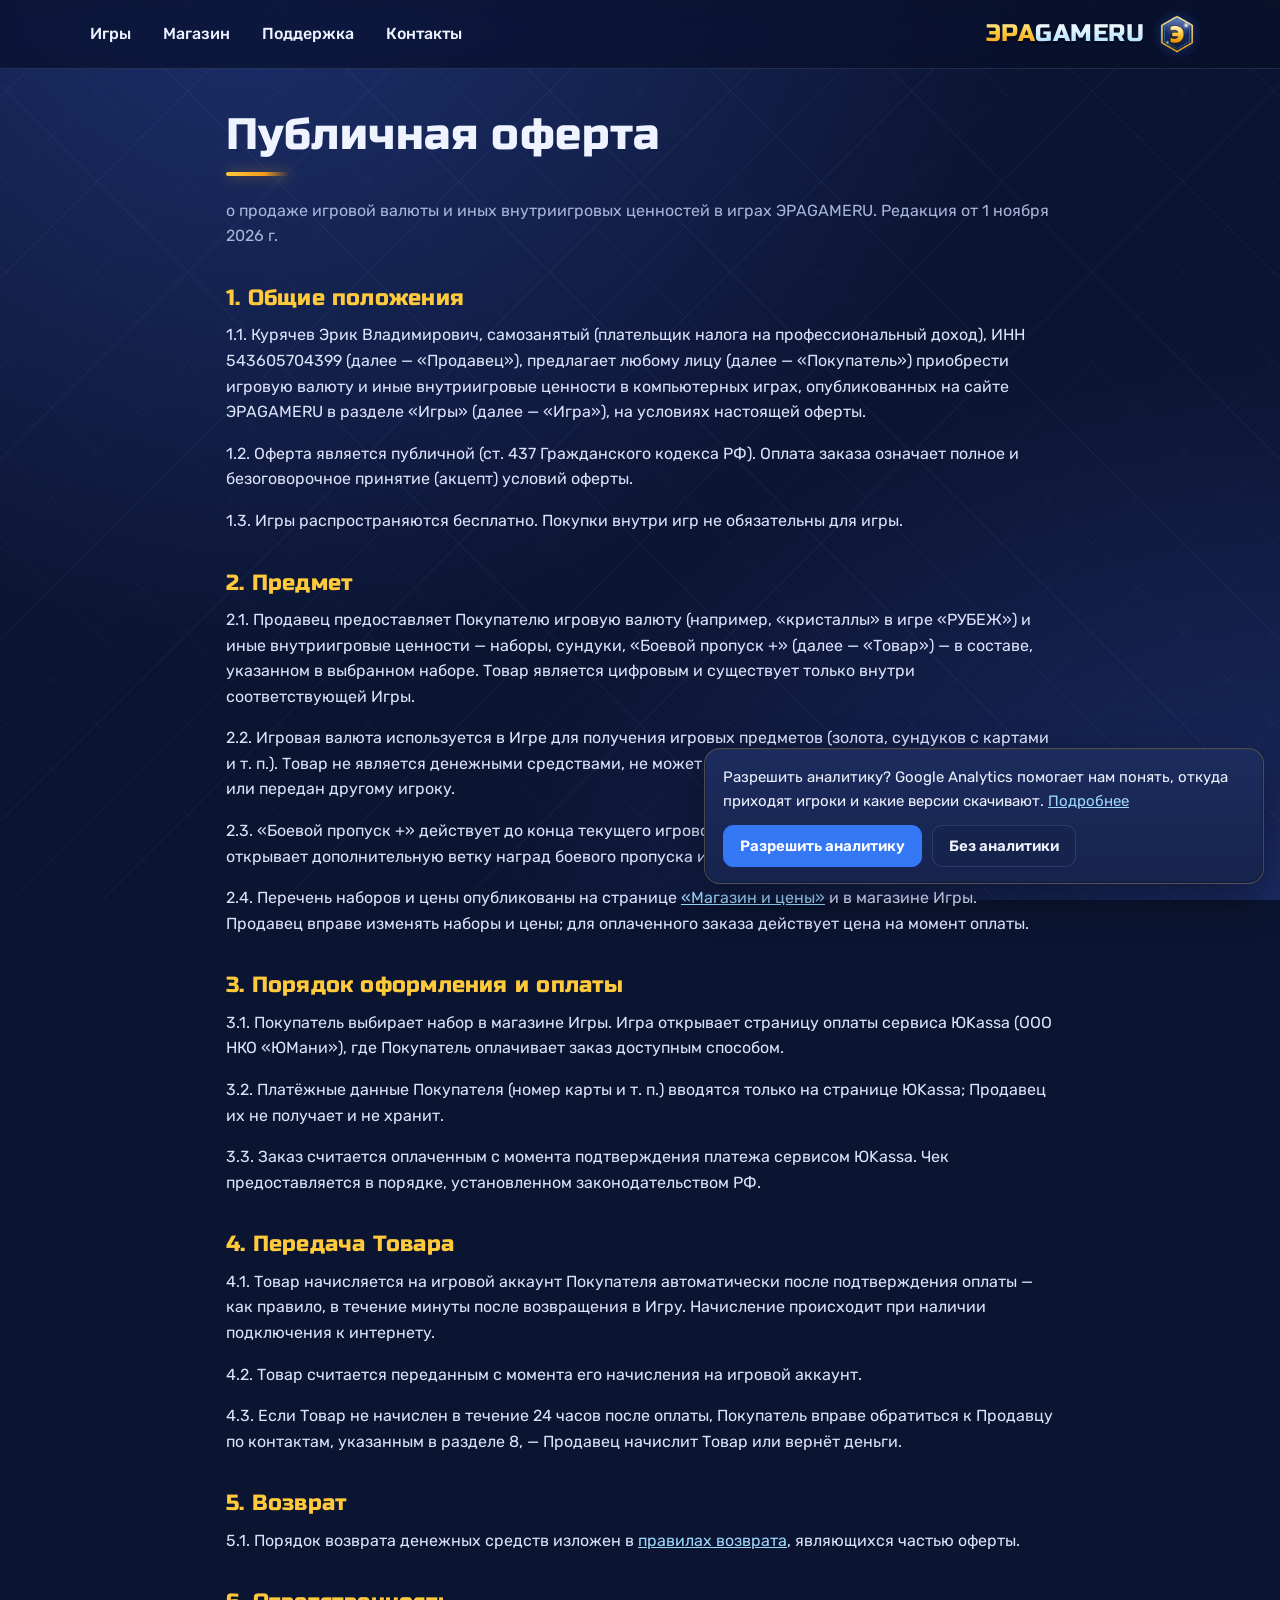
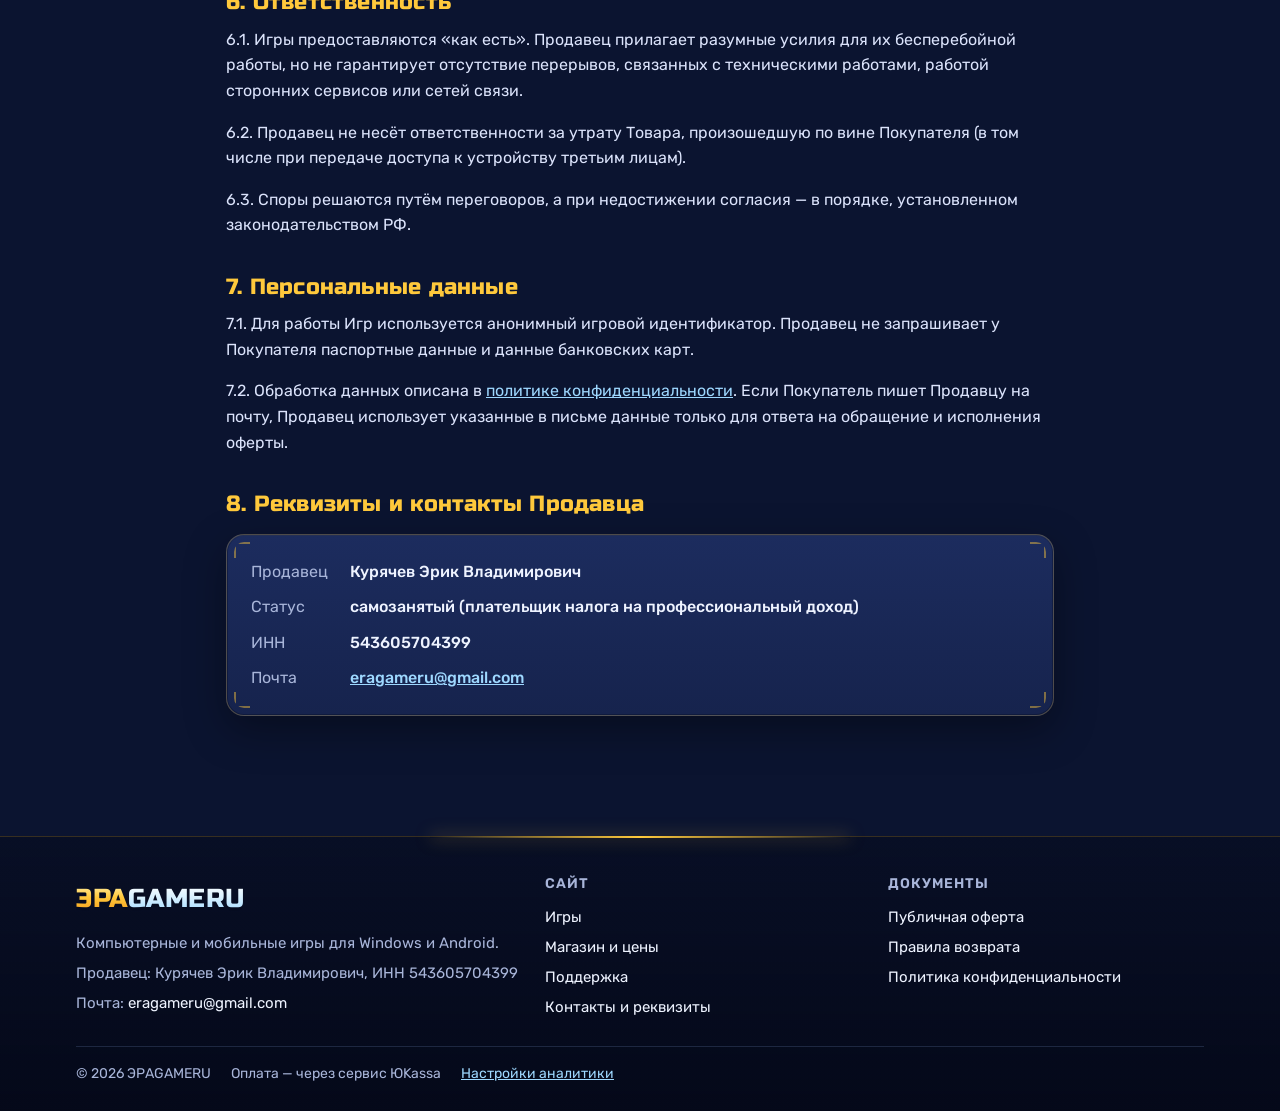
==== commit aa3c1d51: "Реквизиты продавца прямо в тексте страниц, карточки товаров в «Магазине»" ====
--- a/offer/index.html
+++ b/offer/index.html
@@ -17,7 +17,7 @@
     Редакция от 1 ноября 2026 г.</p>
 
   <h2>1. Общие положения</h2>
-  <p>1.1. <span data-seller="name"></span>, <span data-seller="status"></span>, ИНН <span data-seller="inn"></span><span data-seller-row="ogrnip">,
+  <p>1.1. <span data-seller="name">Курячев Эрик Владимирович</span>, <span data-seller="status">самозанятый (плательщик налога на профессиональный доход)</span>, ИНН <span data-seller="inn">543605704399</span><span data-seller-row="ogrnip">,
     ОГРНИП <span data-seller="ogrnip"></span></span> (далее — «Продавец»), предлагает любому лицу (далее — «Покупатель») приобрести
     игровую валюту и иные внутриигровые ценности в компьютерных играх, опубликованных на сайте <span data-company>ЭРАGAMERU</span>
     в разделе «Игры» (далее — «Игра»), на условиях настоящей оферты.</p>
@@ -70,11 +70,11 @@
   <h2>8. Реквизиты и контакты Продавца</h2>
   <div class="card">
     <dl class="req">
-      <dt>Продавец</dt><dd><span data-seller="name"></span></dd>
-      <dt>Статус</dt><dd><span data-seller="status"></span></dd>
-      <dt>ИНН</dt><dd><span data-seller="inn"></span></dd>
+      <dt>Продавец</dt><dd><span data-seller="name">Курячев Эрик Владимирович</span></dd>
+      <dt>Статус</dt><dd><span data-seller="status">самозанятый (плательщик налога на профессиональный доход)</span></dd>
+      <dt>ИНН</dt><dd><span data-seller="inn">543605704399</span></dd>
       <dt data-seller-row="ogrnip">ОГРНИП</dt><dd data-seller-row="ogrnip"><span data-seller="ogrnip"></span></dd>
-      <dt>Почта</dt><dd><a data-seller="email"></a></dd>
+      <dt>Почта</dt><dd><a data-seller="email" href="mailto:eragameru@gmail.com">eragameru@gmail.com</a></dd>
       <dt data-seller-row="phone">Телефон</dt><dd data-seller-row="phone"><span data-seller="phone"></span></dd>
     </dl>
   </div>
--- a/assets/site.css
+++ b/assets/site.css
@@ -460,6 +460,30 @@
   display: grid; place-items: center; font-family: var(--head); color: #2a1700;
   background: linear-gradient(#ffd75e, var(--gold2)); box-shadow: 0 3px 0 #a85d00, 0 0 14px rgba(255, 190, 60, 0.3);
 }
+.packs { display: grid; gap: 18px; grid-template-columns: repeat(auto-fill, minmax(220px, 1fr)); }
+.pack { display: flex; flex-direction: column; align-items: center; text-align: center; padding: 26px 20px 22px; overflow: hidden; }
+.pack:hover { transform: translateY(-5px); border-color: var(--frame-hover); box-shadow: var(--shadow-hover), inset 0 1px 0 rgba(255, 255, 255, 0.07); }
+.pack h3 { margin: 6px 0 4px; font-size: 21px; }
+.pack p { color: var(--muted); font-size: 15px; margin: 0 0 14px; flex: 1; }
+.pack small { font-size: 13px; margin-top: 8px; }
+.pack-art {
+  position: relative; width: 116px; height: 116px; margin-bottom: 10px; display: flex; flex-wrap: wrap; align-items: center; justify-content: center; align-content: center;
+  border-radius: 50%; background: radial-gradient(circle at 50% 40%, rgba(120, 170, 255, 0.35), rgba(20, 34, 82, 0.9) 70%);
+  border: 2px solid rgba(255, 201, 60, 0.5); box-shadow: 0 0 0 5px rgba(9, 16, 40, 0.6), 0 10px 26px rgba(0, 0, 0, 0.45), inset 0 0 24px rgba(120, 200, 255, 0.25);
+  font-size: 52px; line-height: 1; transition: transform 0.5s var(--ease);
+}
+.pack-art span { filter: drop-shadow(0 4px 6px rgba(0, 0, 0, 0.45)); }
+.pack-art.s2 { font-size: 40px; } .pack-art.s3 { font-size: 34px; } .pack-art.s4 { font-size: 30px; }
+.pack-art.s4 span:nth-child(odd) { margin-top: -10px; }
+.pack:hover .pack-art { transform: scale(1.08) rotate(-4deg); }
+.pack-price {
+  font-family: var(--head); font-size: 24px; color: #2a1700; padding: 8px 22px; border-radius: 12px;
+  background: linear-gradient(#ffd75e, var(--gold) 50%, var(--gold2)); box-shadow: 0 3px 0 #a85d00, 0 0 18px rgba(255, 190, 60, 0.25), inset 0 1px 0 rgba(255, 255, 255, 0.55);
+}
+.pack-tag {
+  position: absolute; top: 16px; right: -34px; transform: rotate(40deg); padding: 4px 40px; z-index: 5;
+  background: linear-gradient(#5ee08f, #20a85a); color: #062612; font: 700 12px var(--body); text-transform: uppercase; letter-spacing: 0.05em;
+}
 .shop-game { margin-bottom: 44px; }
 .shop-game-head { display: flex; align-items: center; gap: 14px; margin-bottom: 16px; flex-wrap: wrap; }
 .shop-game-head img { width: 58px; height: 58px; border-radius: 14px; border: 2px solid var(--gold); box-shadow: 0 0 0 3px rgba(9, 16, 40, 0.85), 0 8px 18px rgba(0, 0, 0, 0.5); }
